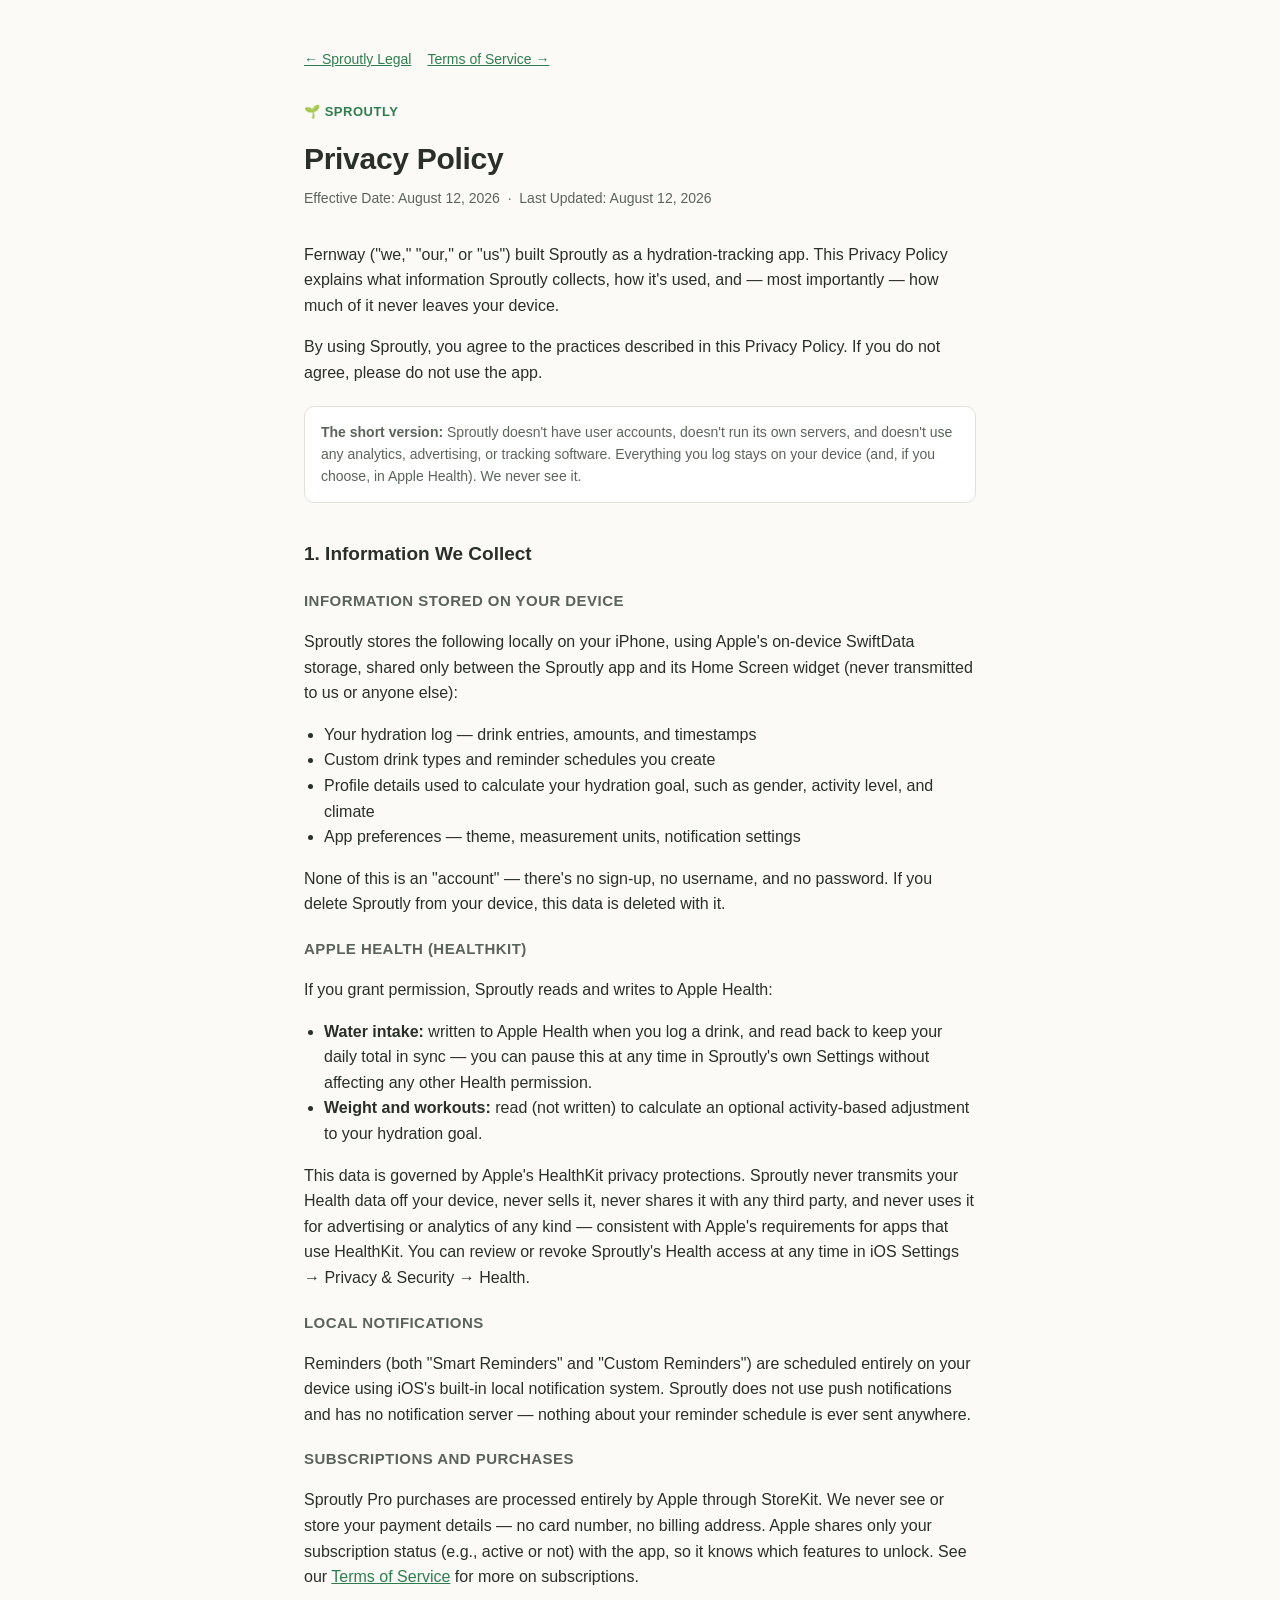
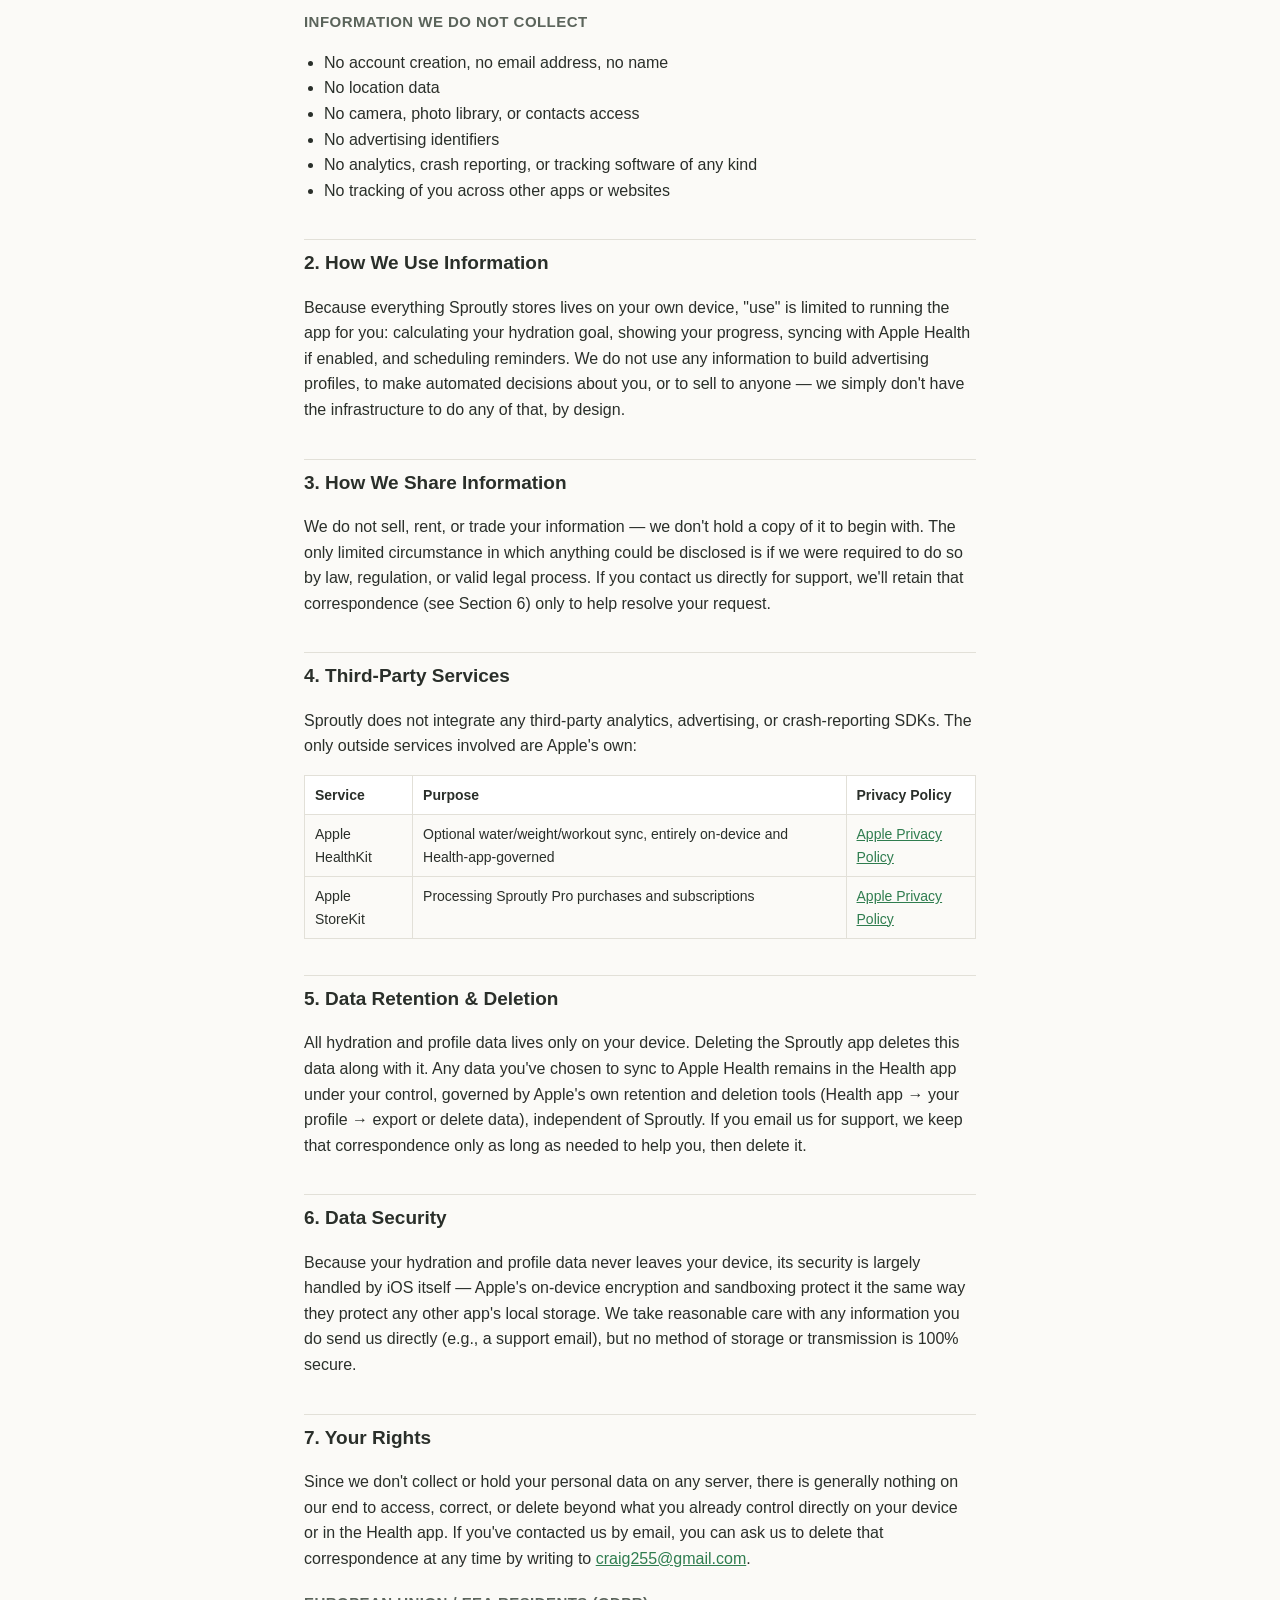
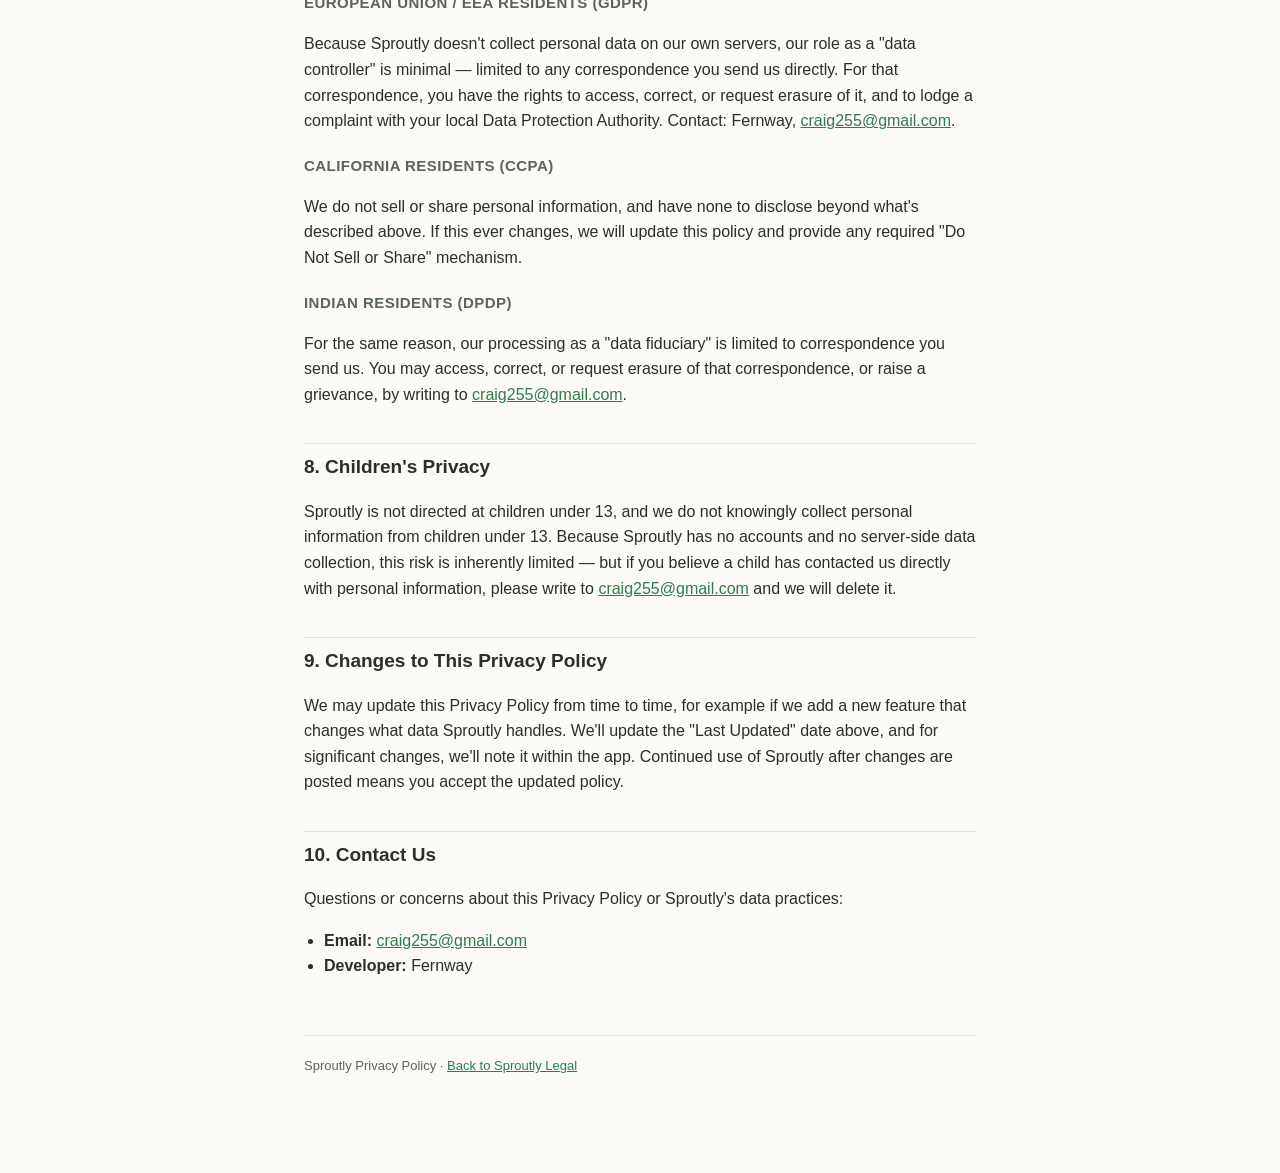
==== privacy.html @ 39926565 "Add Sproutly privacy policy and terms of service Co-Authored-By: Claude Sonnet 5 <noreply@anthropic." ====
<!doctype html>
<html lang="en">
<head>
<meta charset="utf-8">
<meta name="viewport" content="width=device-width, initial-scale=1">
<title>Privacy Policy — Sproutly</title>
<link rel="stylesheet" href="style.css">
</head>
<body>
<div class="wrap">
  <div class="nav"><a href="index.html">← Sproutly Legal</a> <a href="terms.html">Terms of Service →</a></div>
  <div class="eyebrow">🌱 Sproutly</div>
  <h1>Privacy Policy</h1>
  <p class="meta">Effective Date: August 12, 2026 &nbsp;·&nbsp; Last Updated: August 12, 2026</p>

  <p>Fernway ("we," "our," or "us") built Sproutly as a hydration-tracking app. This Privacy Policy explains what information Sproutly collects, how it's used, and — most importantly — how much of it never leaves your device.</p>

  <p>By using Sproutly, you agree to the practices described in this Privacy Policy. If you do not agree, please do not use the app.</p>

  <div class="note"><strong>The short version:</strong> Sproutly doesn't have user accounts, doesn't run its own servers, and doesn't use any analytics, advertising, or tracking software. Everything you log stays on your device (and, if you choose, in Apple Health). We never see it.</div>

  <h2>1. Information We Collect</h2>

  <h3>Information stored on your device</h3>
  <p>Sproutly stores the following locally on your iPhone, using Apple's on-device SwiftData storage, shared only between the Sproutly app and its Home Screen widget (never transmitted to us or anyone else):</p>
  <ul>
    <li>Your hydration log — drink entries, amounts, and timestamps</li>
    <li>Custom drink types and reminder schedules you create</li>
    <li>Profile details used to calculate your hydration goal, such as gender, activity level, and climate</li>
    <li>App preferences — theme, measurement units, notification settings</li>
  </ul>
  <p>None of this is an "account" — there's no sign-up, no username, and no password. If you delete Sproutly from your device, this data is deleted with it.</p>

  <h3>Apple Health (HealthKit)</h3>
  <p>If you grant permission, Sproutly reads and writes to Apple Health:</p>
  <ul>
    <li><strong>Water intake:</strong> written to Apple Health when you log a drink, and read back to keep your daily total in sync — you can pause this at any time in Sproutly's own Settings without affecting any other Health permission.</li>
    <li><strong>Weight and workouts:</strong> read (not written) to calculate an optional activity-based adjustment to your hydration goal.</li>
  </ul>
  <p>This data is governed by Apple's HealthKit privacy protections. Sproutly never transmits your Health data off your device, never sells it, never shares it with any third party, and never uses it for advertising or analytics of any kind — consistent with Apple's requirements for apps that use HealthKit. You can review or revoke Sproutly's Health access at any time in iOS Settings → Privacy & Security → Health.</p>

  <h3>Local notifications</h3>
  <p>Reminders (both "Smart Reminders" and "Custom Reminders") are scheduled entirely on your device using iOS's built-in local notification system. Sproutly does not use push notifications and has no notification server — nothing about your reminder schedule is ever sent anywhere.</p>

  <h3>Subscriptions and purchases</h3>
  <p>Sproutly Pro purchases are processed entirely by Apple through StoreKit. We never see or store your payment details — no card number, no billing address. Apple shares only your subscription status (e.g., active or not) with the app, so it knows which features to unlock. See our <a href="terms.html">Terms of Service</a> for more on subscriptions.</p>

  <h3>Information we do NOT collect</h3>
  <ul>
    <li>No account creation, no email address, no name</li>
    <li>No location data</li>
    <li>No camera, photo library, or contacts access</li>
    <li>No advertising identifiers</li>
    <li>No analytics, crash reporting, or tracking software of any kind</li>
    <li>No tracking of you across other apps or websites</li>
  </ul>

  <h2>2. How We Use Information</h2>
  <p>Because everything Sproutly stores lives on your own device, "use" is limited to running the app for you: calculating your hydration goal, showing your progress, syncing with Apple Health if enabled, and scheduling reminders. We do not use any information to build advertising profiles, to make automated decisions about you, or to sell to anyone — we simply don't have the infrastructure to do any of that, by design.</p>

  <h2>3. How We Share Information</h2>
  <p>We do not sell, rent, or trade your information — we don't hold a copy of it to begin with. The only limited circumstance in which anything could be disclosed is if we were required to do so by law, regulation, or valid legal process. If you contact us directly for support, we'll retain that correspondence (see Section 6) only to help resolve your request.</p>

  <h2>4. Third-Party Services</h2>
  <p>Sproutly does not integrate any third-party analytics, advertising, or crash-reporting SDKs. The only outside services involved are Apple's own:</p>
  <table>
    <tr><th>Service</th><th>Purpose</th><th>Privacy Policy</th></tr>
    <tr><td>Apple HealthKit</td><td>Optional water/weight/workout sync, entirely on-device and Health-app-governed</td><td><a href="https://www.apple.com/legal/privacy/">Apple Privacy Policy</a></td></tr>
    <tr><td>Apple StoreKit</td><td>Processing Sproutly Pro purchases and subscriptions</td><td><a href="https://www.apple.com/legal/privacy/">Apple Privacy Policy</a></td></tr>
  </table>

  <h2>5. Data Retention &amp; Deletion</h2>
  <p>All hydration and profile data lives only on your device. Deleting the Sproutly app deletes this data along with it. Any data you've chosen to sync to Apple Health remains in the Health app under your control, governed by Apple's own retention and deletion tools (Health app → your profile → export or delete data), independent of Sproutly. If you email us for support, we keep that correspondence only as long as needed to help you, then delete it.</p>

  <h2>6. Data Security</h2>
  <p>Because your hydration and profile data never leaves your device, its security is largely handled by iOS itself — Apple's on-device encryption and sandboxing protect it the same way they protect any other app's local storage. We take reasonable care with any information you do send us directly (e.g., a support email), but no method of storage or transmission is 100% secure.</p>

  <h2>7. Your Rights</h2>
  <p>Since we don't collect or hold your personal data on any server, there is generally nothing on our end to access, correct, or delete beyond what you already control directly on your device or in the Health app. If you've contacted us by email, you can ask us to delete that correspondence at any time by writing to <a href="mailto:craig255@gmail.com">craig255@gmail.com</a>.</p>

  <h3>European Union / EEA Residents (GDPR)</h3>
  <p>Because Sproutly doesn't collect personal data on our own servers, our role as a "data controller" is minimal — limited to any correspondence you send us directly. For that correspondence, you have the rights to access, correct, or request erasure of it, and to lodge a complaint with your local Data Protection Authority. Contact: Fernway, <a href="mailto:craig255@gmail.com">craig255@gmail.com</a>.</p>

  <h3>California Residents (CCPA)</h3>
  <p>We do not sell or share personal information, and have none to disclose beyond what's described above. If this ever changes, we will update this policy and provide any required "Do Not Sell or Share" mechanism.</p>

  <h3>Indian Residents (DPDP)</h3>
  <p>For the same reason, our processing as a "data fiduciary" is limited to correspondence you send us. You may access, correct, or request erasure of that correspondence, or raise a grievance, by writing to <a href="mailto:craig255@gmail.com">craig255@gmail.com</a>.</p>

  <h2>8. Children's Privacy</h2>
  <p>Sproutly is not directed at children under 13, and we do not knowingly collect personal information from children under 13. Because Sproutly has no accounts and no server-side data collection, this risk is inherently limited — but if you believe a child has contacted us directly with personal information, please write to <a href="mailto:craig255@gmail.com">craig255@gmail.com</a> and we will delete it.</p>

  <h2>9. Changes to This Privacy Policy</h2>
  <p>We may update this Privacy Policy from time to time, for example if we add a new feature that changes what data Sproutly handles. We'll update the "Last Updated" date above, and for significant changes, we'll note it within the app. Continued use of Sproutly after changes are posted means you accept the updated policy.</p>

  <h2>10. Contact Us</h2>
  <p>Questions or concerns about this Privacy Policy or Sproutly's data practices:</p>
  <ul>
    <li><strong>Email:</strong> <a href="mailto:craig255@gmail.com">craig255@gmail.com</a></li>
    <li><strong>Developer:</strong> Fernway</li>
  </ul>

  <footer>Sproutly Privacy Policy · <a href="index.html">Back to Sproutly Legal</a></footer>
</div>
</body>
</html>
---- style.css ----
:root {
  color-scheme: light dark;
  --bg: #fbfaf7;
  --text: #2a2f2a;
  --muted: #5b645b;
  --accent: #2f7d4f;
  --border: #e2e0d8;
  --card: #ffffff;
}

@media (prefers-color-scheme: dark) {
  :root {
    --bg: #14170f;
    --text: #eceee8;
    --muted: #a3ab9d;
    --accent: #6fcf97;
    --border: #2a2e24;
    --card: #1c2018;
  }
}

* { box-sizing: border-box; }

body {
  margin: 0;
  background: var(--bg);
  color: var(--text);
  font-family: -apple-system, BlinkMacSystemFont, "Segoe UI", Roboto, Helvetica, Arial, sans-serif;
  line-height: 1.6;
}

.wrap {
  max-width: 720px;
  margin: 0 auto;
  padding: 48px 24px 96px;
}

.eyebrow {
  display: inline-flex;
  align-items: center;
  gap: 8px;
  font-size: 13px;
  font-weight: 600;
  letter-spacing: 0.04em;
  text-transform: uppercase;
  color: var(--accent);
  margin-bottom: 12px;
}

h1 {
  font-size: 30px;
  margin: 0 0 4px;
  letter-spacing: -0.01em;
}

h2 {
  font-size: 19px;
  margin: 36px 0 10px;
  padding-top: 8px;
  border-top: 1px solid var(--border);
}

h2:first-of-type { border-top: none; padding-top: 0; }

h3 {
  font-size: 15px;
  margin: 20px 0 6px;
  color: var(--muted);
  text-transform: uppercase;
  letter-spacing: 0.03em;
}

p, li { color: var(--text); }

.meta {
  color: var(--muted);
  font-size: 14px;
  margin: 0 0 32px;
}

a { color: var(--accent); }

table {
  width: 100%;
  border-collapse: collapse;
  margin: 12px 0 20px;
  font-size: 14px;
}

th, td {
  text-align: left;
  padding: 8px 10px;
  border: 1px solid var(--border);
  vertical-align: top;
}

th {
  background: var(--card);
  font-weight: 600;
}

.note {
  background: var(--card);
  border: 1px solid var(--border);
  border-radius: 10px;
  padding: 14px 16px;
  font-size: 14px;
  color: var(--muted);
  margin: 20px 0;
}

.nav {
  display: flex;
  gap: 16px;
  margin-bottom: 28px;
  font-size: 14px;
}

footer {
  margin-top: 56px;
  padding-top: 20px;
  border-top: 1px solid var(--border);
  color: var(--muted);
  font-size: 13px;
}

ul { padding-left: 20px; }
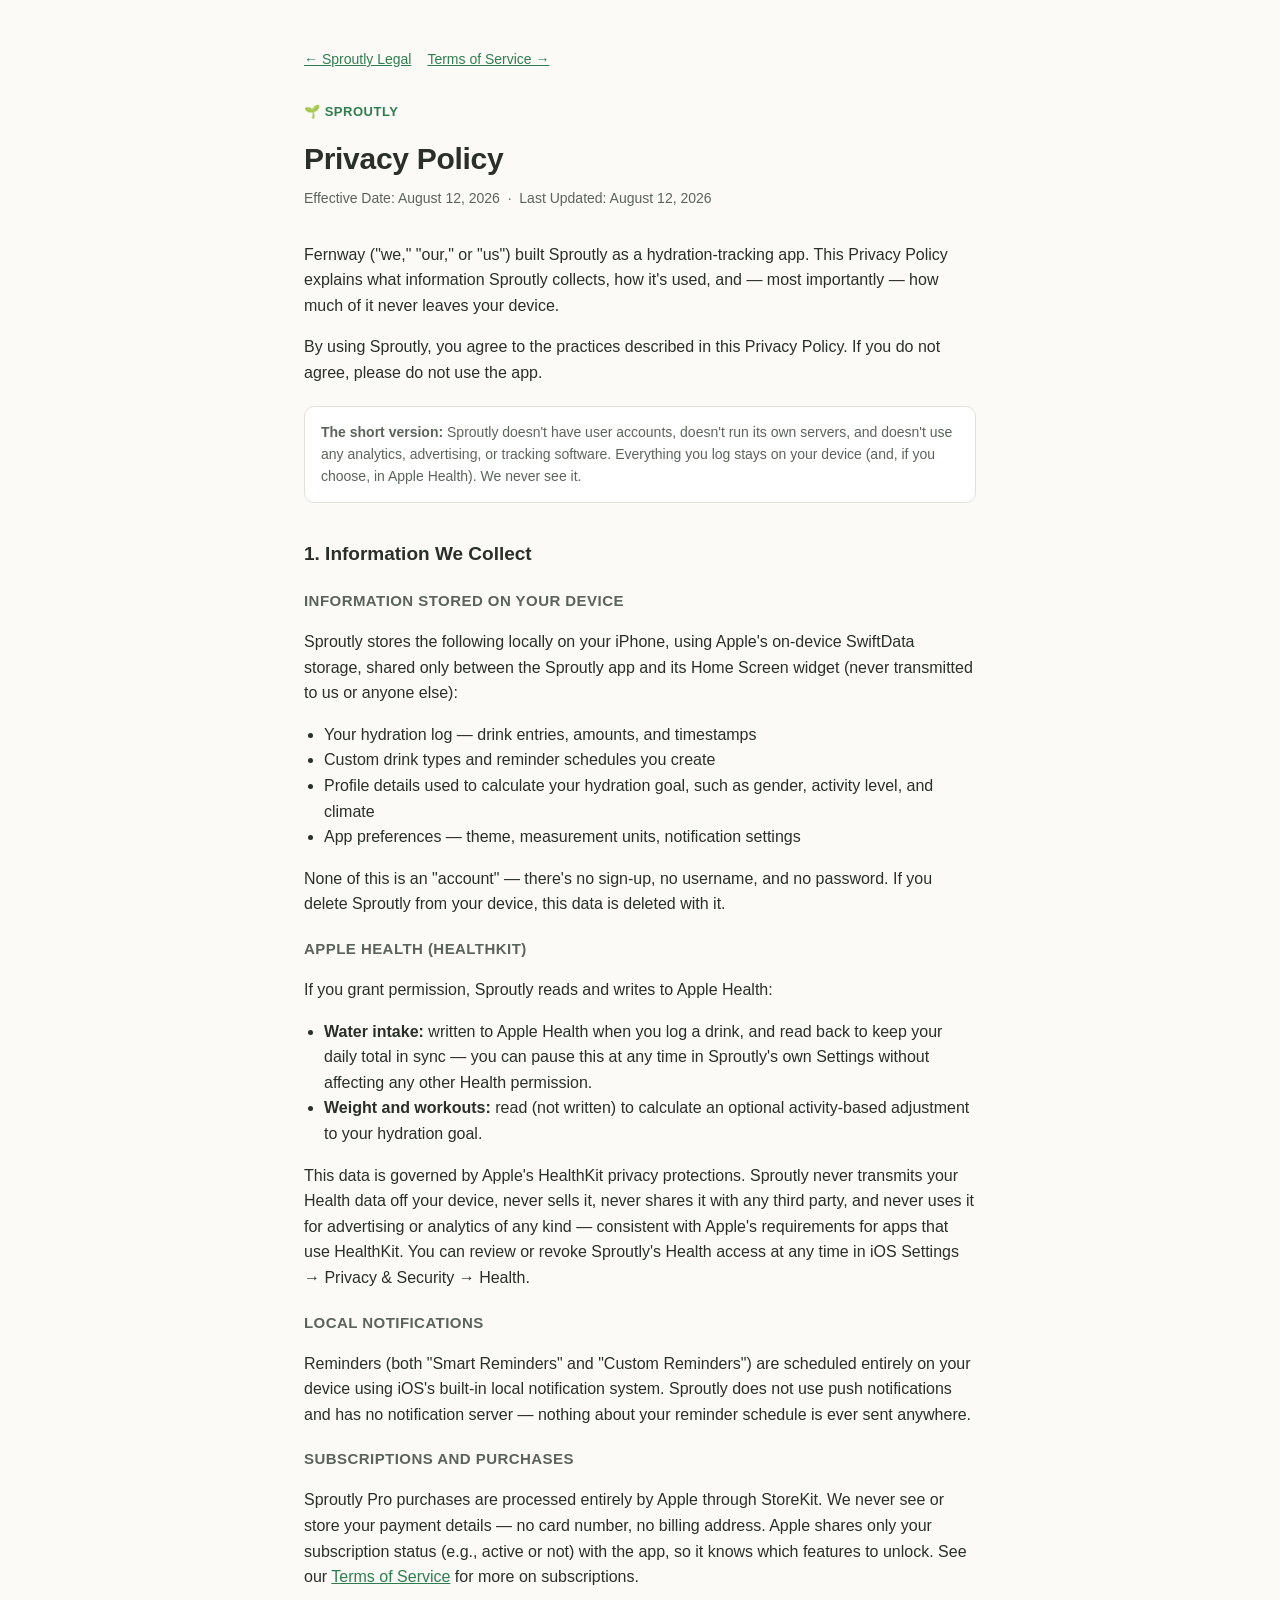
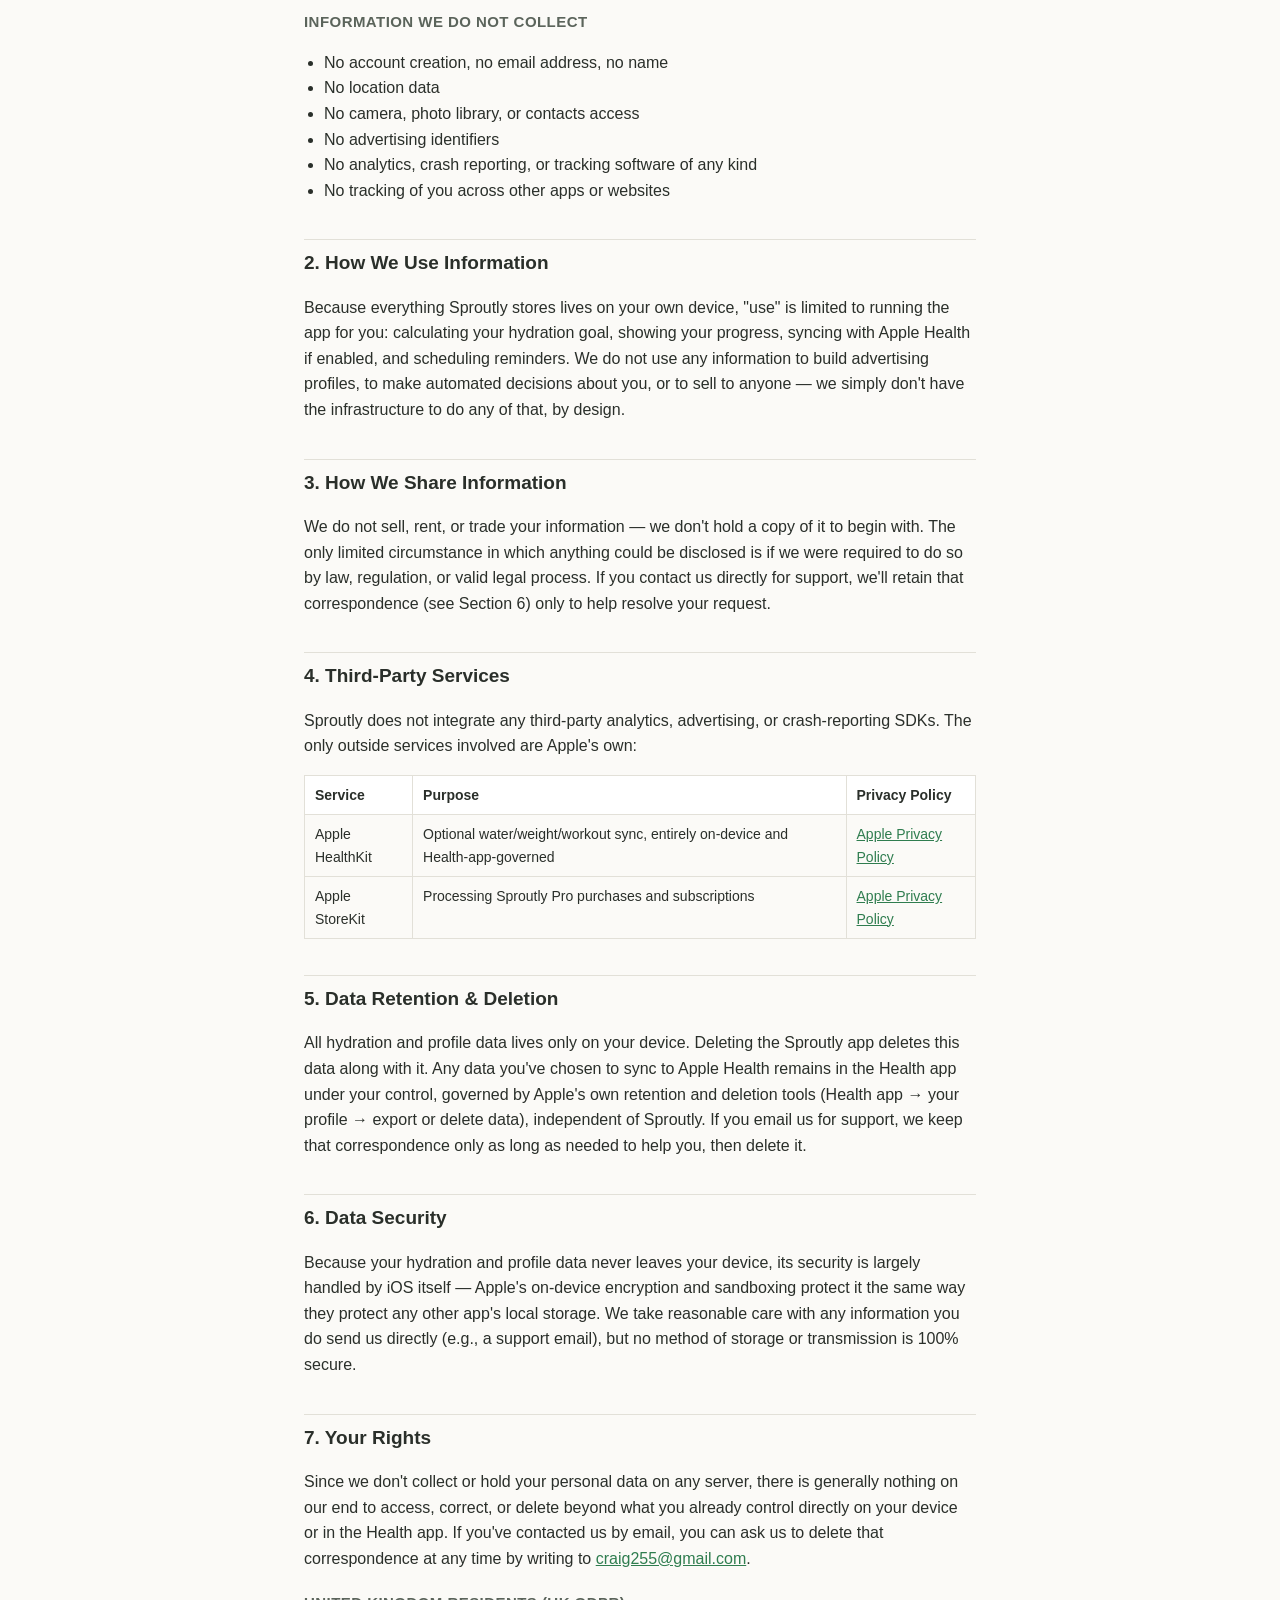
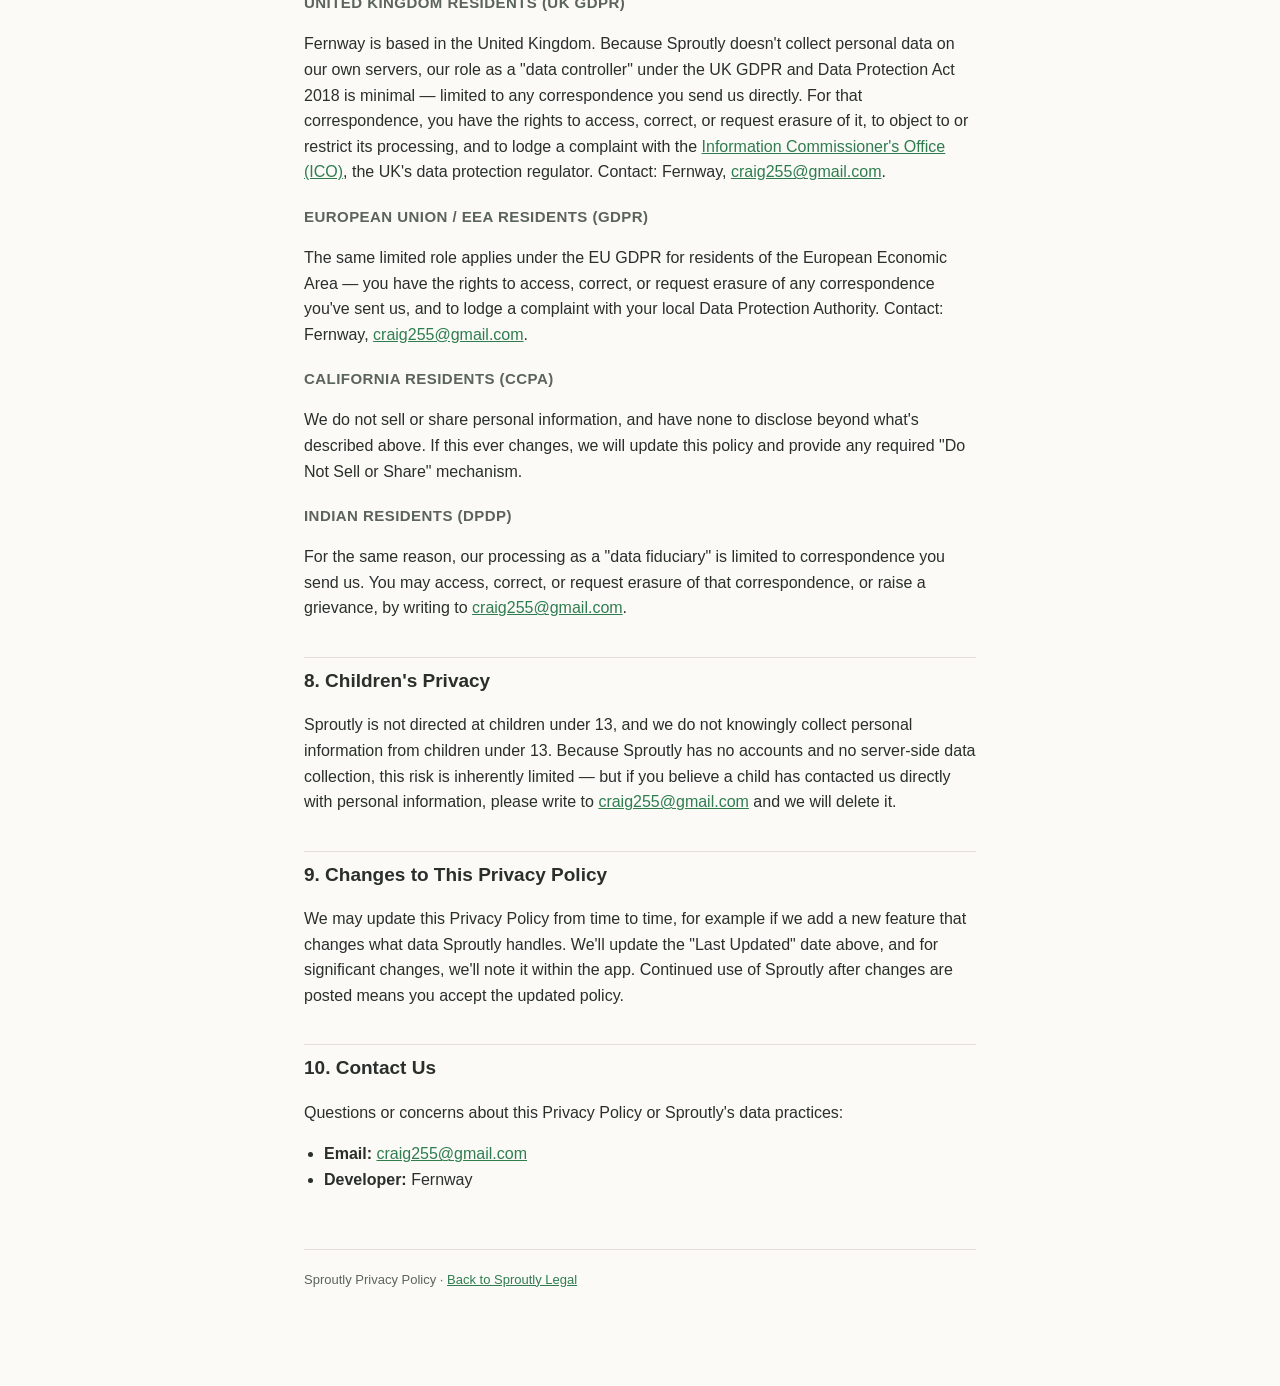
==== commit d8e9deff: "Localize to UK: UK GDPR/ICO section, England & Wales governing law, GBP liability cap Co-Authored-By" ====
--- a/privacy.html
+++ b/privacy.html
@@ -78,8 +78,11 @@
   <h2>7. Your Rights</h2>
   <p>Since we don't collect or hold your personal data on any server, there is generally nothing on our end to access, correct, or delete beyond what you already control directly on your device or in the Health app. If you've contacted us by email, you can ask us to delete that correspondence at any time by writing to <a href="mailto:craig255@gmail.com">craig255@gmail.com</a>.</p>
 
+  <h3>United Kingdom Residents (UK GDPR)</h3>
+  <p>Fernway is based in the United Kingdom. Because Sproutly doesn't collect personal data on our own servers, our role as a "data controller" under the UK GDPR and Data Protection Act 2018 is minimal — limited to any correspondence you send us directly. For that correspondence, you have the rights to access, correct, or request erasure of it, to object to or restrict its processing, and to lodge a complaint with the <a href="https://ico.org.uk/make-a-complaint/">Information Commissioner's Office (ICO)</a>, the UK's data protection regulator. Contact: Fernway, <a href="mailto:craig255@gmail.com">craig255@gmail.com</a>.</p>
+
   <h3>European Union / EEA Residents (GDPR)</h3>
-  <p>Because Sproutly doesn't collect personal data on our own servers, our role as a "data controller" is minimal — limited to any correspondence you send us directly. For that correspondence, you have the rights to access, correct, or request erasure of it, and to lodge a complaint with your local Data Protection Authority. Contact: Fernway, <a href="mailto:craig255@gmail.com">craig255@gmail.com</a>.</p>
+  <p>The same limited role applies under the EU GDPR for residents of the European Economic Area — you have the rights to access, correct, or request erasure of any correspondence you've sent us, and to lodge a complaint with your local Data Protection Authority. Contact: Fernway, <a href="mailto:craig255@gmail.com">craig255@gmail.com</a>.</p>
 
   <h3>California Residents (CCPA)</h3>
   <p>We do not sell or share personal information, and have none to disclose beyond what's described above. If this ever changes, we will update this policy and provide any required "Do Not Sell or Share" mechanism.</p>
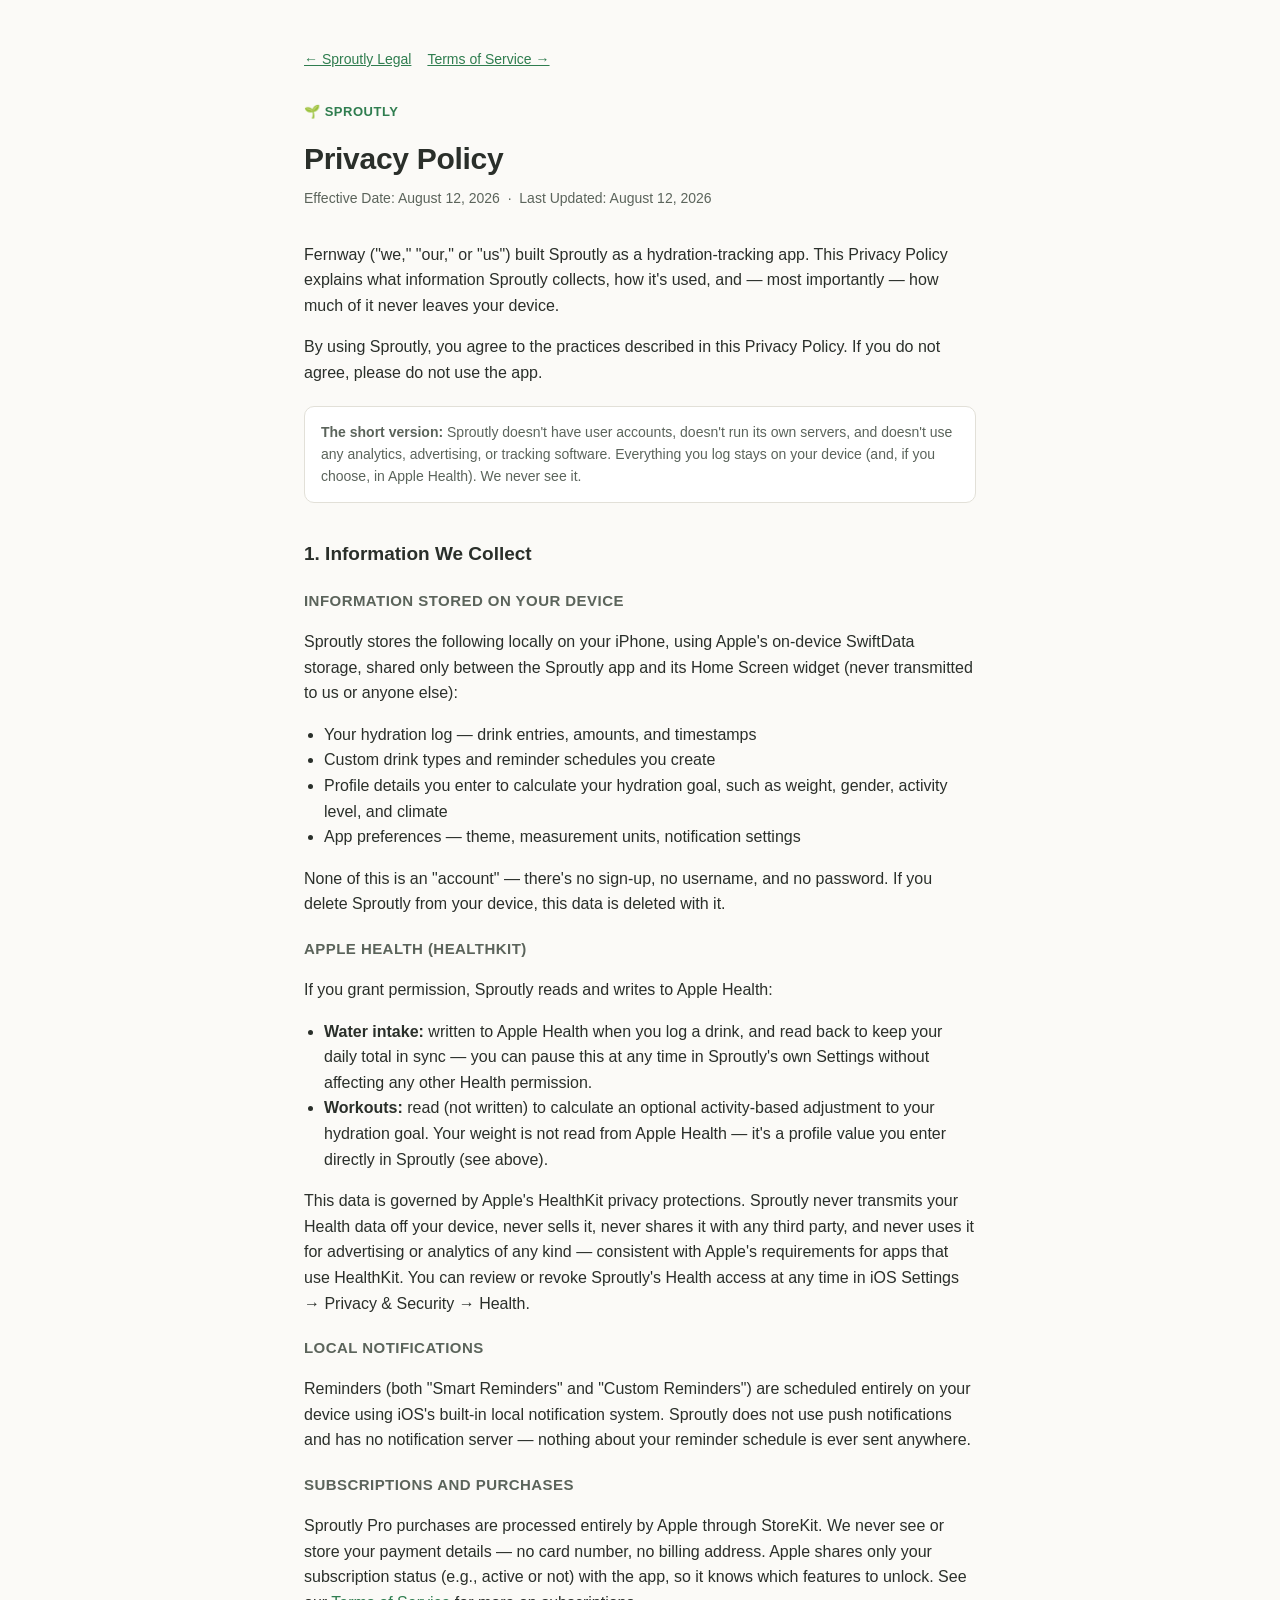
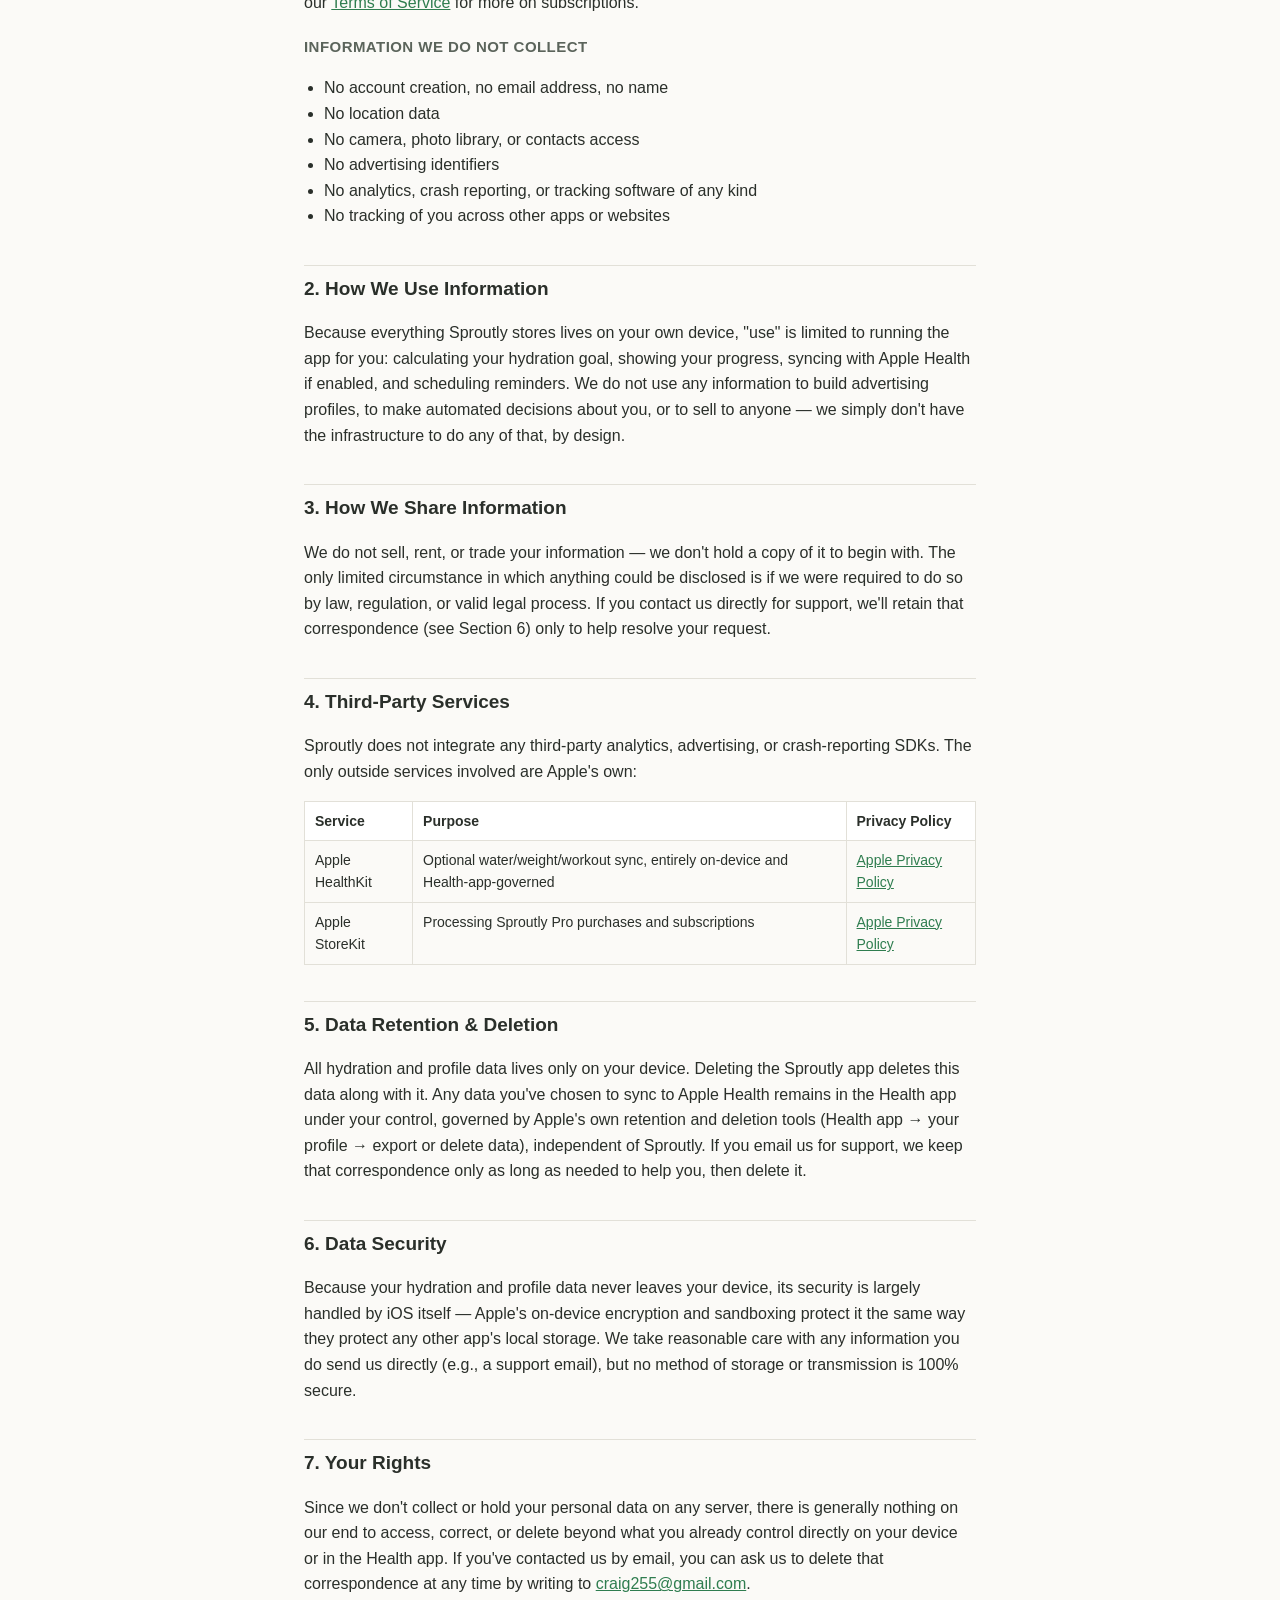
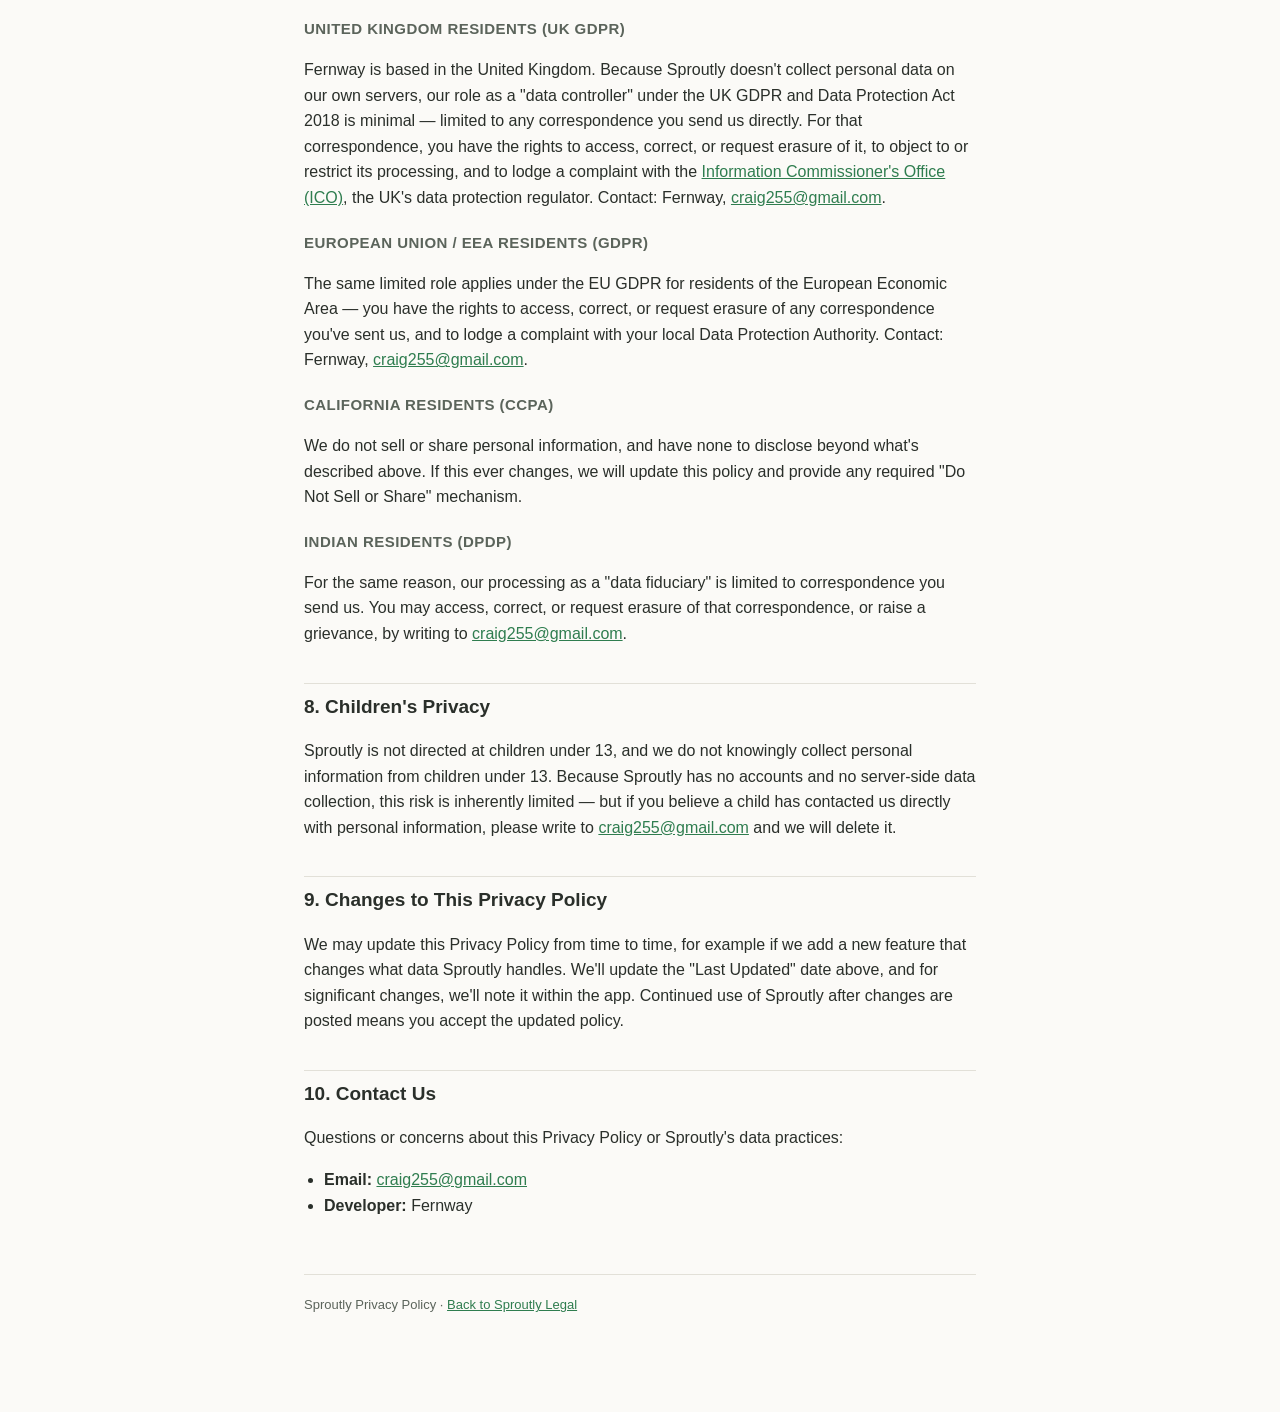
==== commit fce4e45d: "Correct HealthKit section: weight is user-entered, not read from Health Only workouts (active energy" ====
--- a/privacy.html
+++ b/privacy.html
@@ -26,7 +26,7 @@
   <ul>
     <li>Your hydration log — drink entries, amounts, and timestamps</li>
     <li>Custom drink types and reminder schedules you create</li>
-    <li>Profile details used to calculate your hydration goal, such as gender, activity level, and climate</li>
+    <li>Profile details you enter to calculate your hydration goal, such as weight, gender, activity level, and climate</li>
     <li>App preferences — theme, measurement units, notification settings</li>
   </ul>
   <p>None of this is an "account" — there's no sign-up, no username, and no password. If you delete Sproutly from your device, this data is deleted with it.</p>
@@ -35,7 +35,7 @@
   <p>If you grant permission, Sproutly reads and writes to Apple Health:</p>
   <ul>
     <li><strong>Water intake:</strong> written to Apple Health when you log a drink, and read back to keep your daily total in sync — you can pause this at any time in Sproutly's own Settings without affecting any other Health permission.</li>
-    <li><strong>Weight and workouts:</strong> read (not written) to calculate an optional activity-based adjustment to your hydration goal.</li>
+    <li><strong>Workouts:</strong> read (not written) to calculate an optional activity-based adjustment to your hydration goal. Your weight is not read from Apple Health — it's a profile value you enter directly in Sproutly (see above).</li>
   </ul>
   <p>This data is governed by Apple's HealthKit privacy protections. Sproutly never transmits your Health data off your device, never sells it, never shares it with any third party, and never uses it for advertising or analytics of any kind — consistent with Apple's requirements for apps that use HealthKit. You can review or revoke Sproutly's Health access at any time in iOS Settings → Privacy & Security → Health.</p>
 
